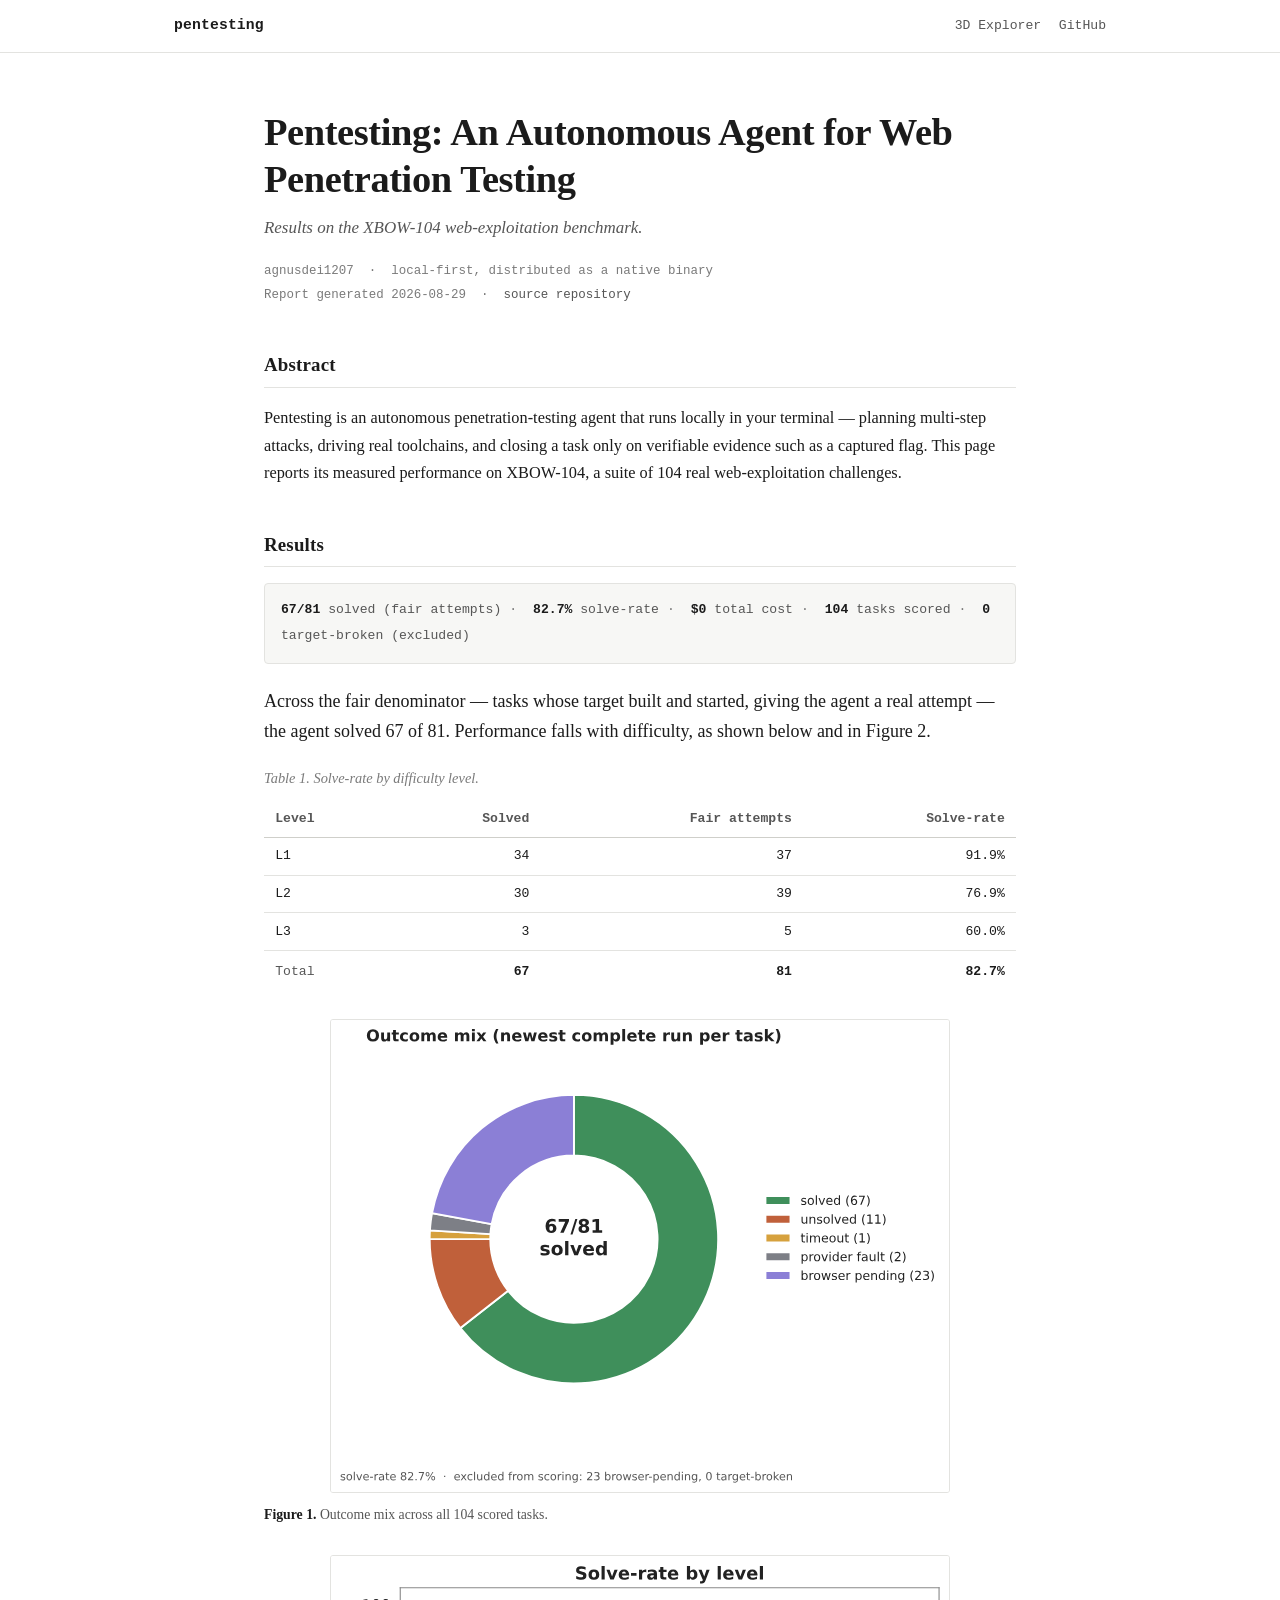
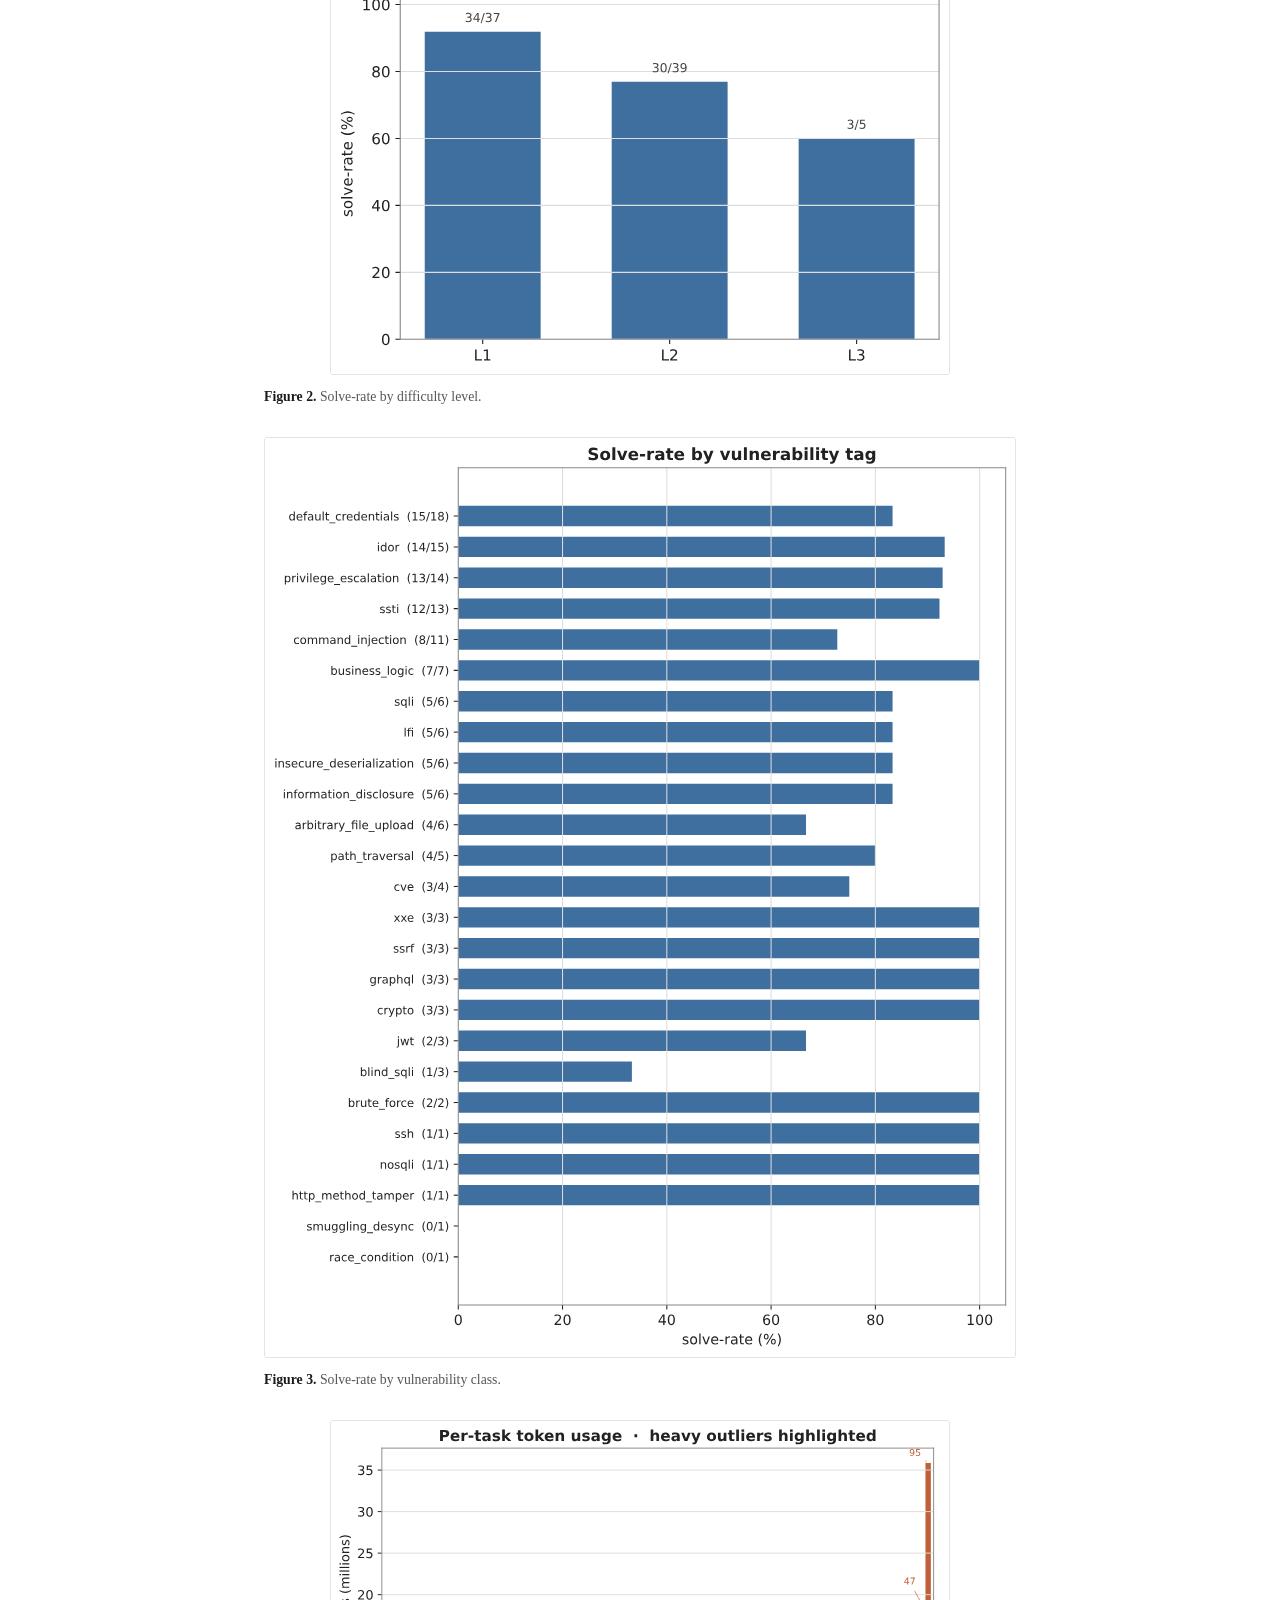
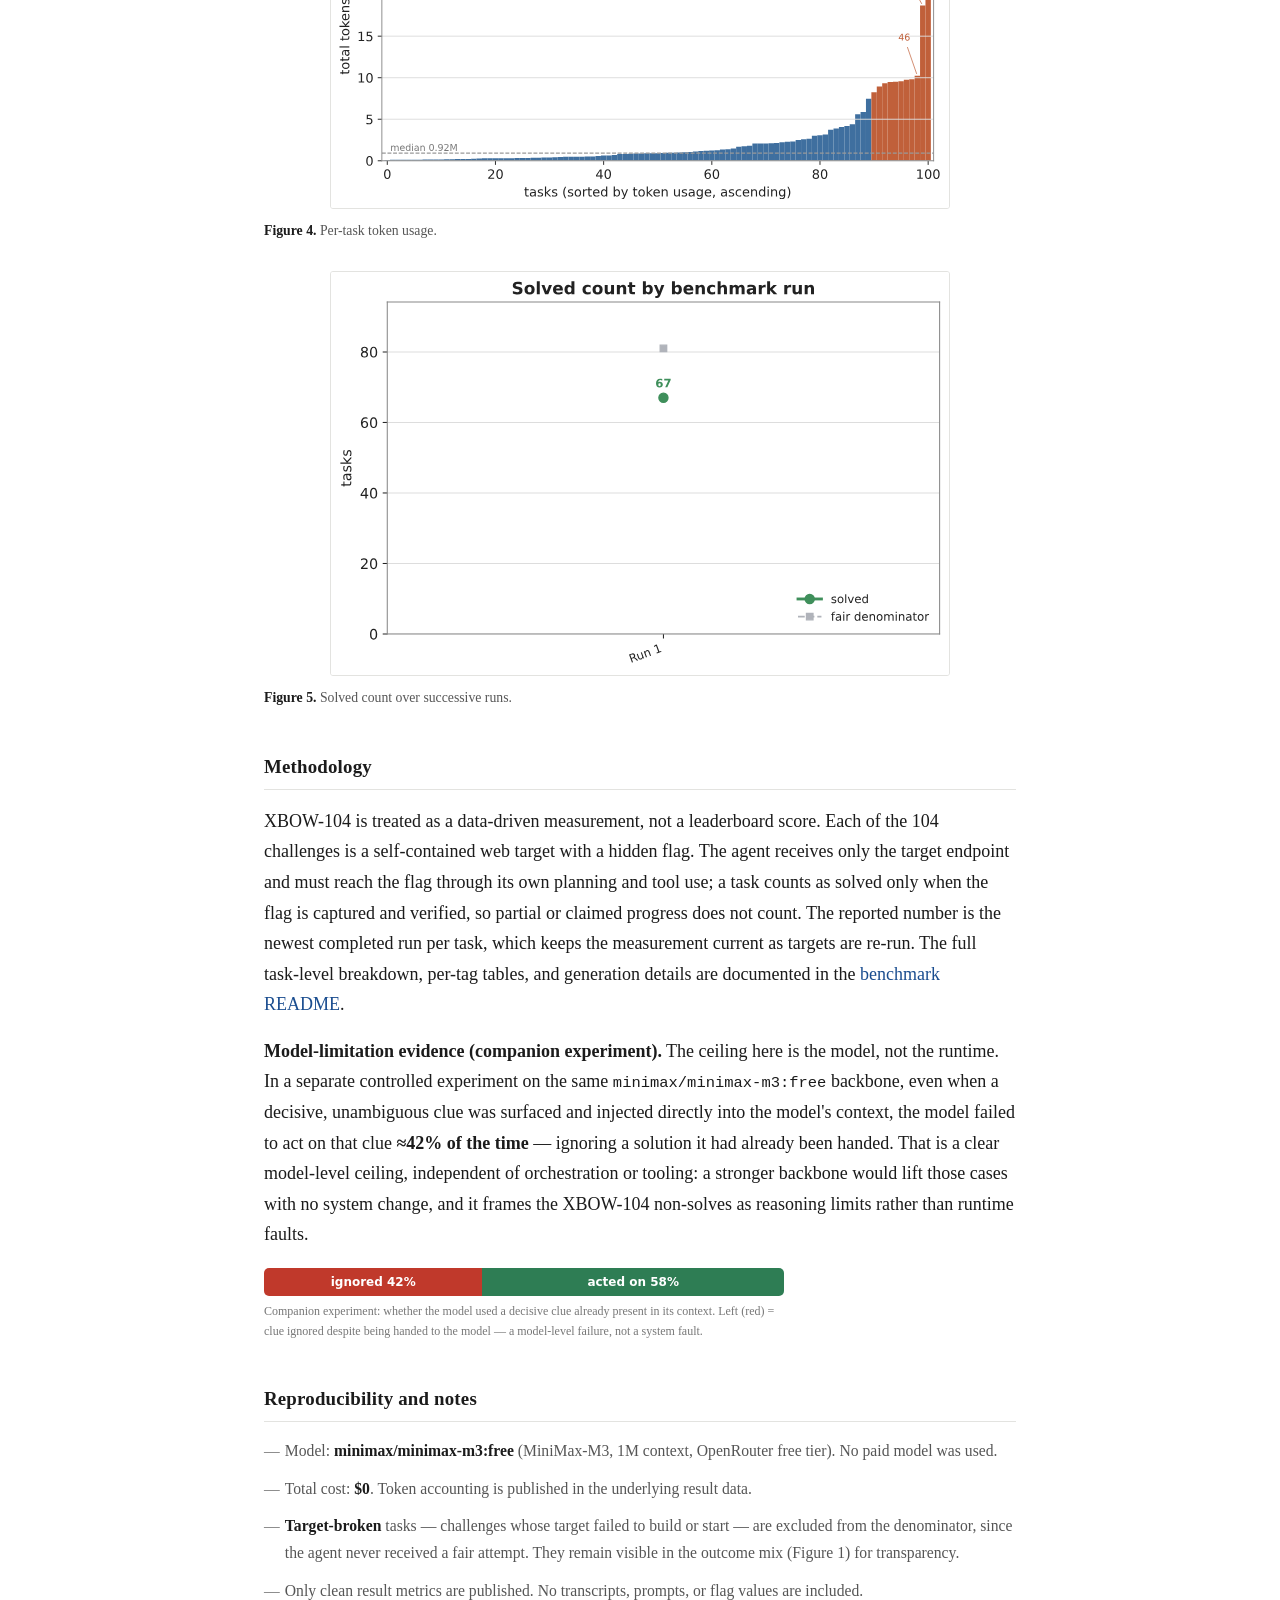
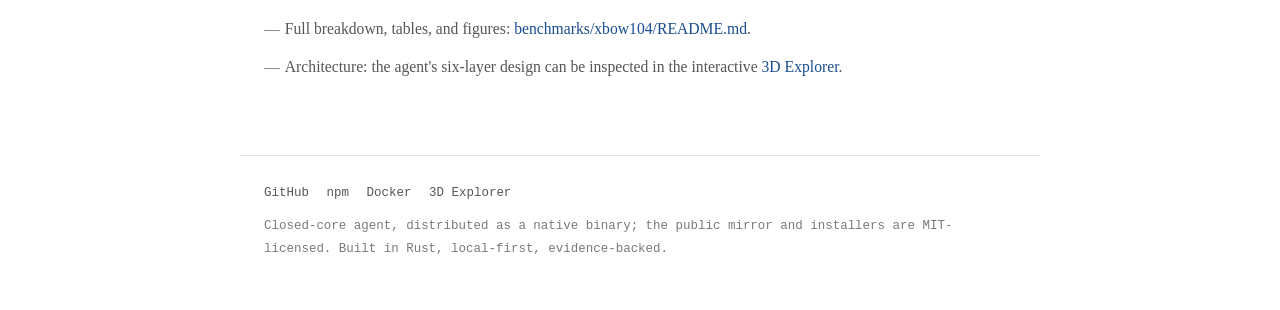
==== index.html @ ef87b5b1 "XBOW-104 public mirror — autonomous pentesting agent benchmark (Run 1: 67/81, browser-dependent excl" ====
<!DOCTYPE html>
<html lang="en">
<head>
    <meta charset="UTF-8">
    <meta name="viewport" content="width=device-width, initial-scale=1.0">
    <meta name="google-site-verification" content="_qpSp6gk5smSMelgdfXN_lOxkhBn6YTdgWCXtdo_gXA" />
    <title>Pentesting — Autonomous AI Pentesting Agent | Rust CTF Solver & 3D Architecture</title>
    <link rel="canonical" href="https://agnusdei1207.github.io/pentesting-public/">
    <link rel="icon" type="image/svg+xml" href="favicon.svg">
    <meta name="theme-color" content="#ffffff" media="(prefers-color-scheme: light)">
    <meta name="theme-color" content="#15171b" media="(prefers-color-scheme: dark)">

    <!-- SEO Meta Tags -->
    <meta name="description" content="Pentesting is an autonomous AI penetration-testing agent built in Rust. This report documents its results on the XBOW-104 autonomous web-exploitation benchmark, run at $0 cost on a free-tier model, with a full methodology and reproducibility breakdown.">
    <meta name="keywords" content="pentesting, AI pentesting agent, autonomous penetration testing, CTF solver, capture the flag AI, cybersecurity agent, Rust security tool, red team automation, vulnerability scanner, offensive security AI, terminal security tool, local-first agent, bug bounty tool, ethical hacking AI, security assessment, 3D architecture explorer, npm pentesting, Docker pentesting, 자동 침투 테스트, AI 보안 에이전트, 사이버보안, 모의해킹, CTF 풀이, 레드팀 자동화">
    <meta name="author" content="agnusdei1207">
    <meta name="robots" content="index, follow, max-image-preview:large, max-snippet:-1, max-video-preview:-1">
    <meta name="generator" content="Rust">

    <!-- Open Graph / Facebook / LinkedIn / Discord / Slack / Kakao -->
    <meta property="og:type" content="website">
    <meta property="og:site_name" content="Pentesting — AI Security Agent">
    <meta property="og:title" content="Pentesting — AI Agent for Autonomous Penetration Testing: XBOW-104 Report">
    <meta property="og:description" content="Autonomous pentesting agent built in Rust. Report of its XBOW-104 web-exploitation benchmark results — 67/81 fair attempts solved, 82.7% solve-rate, $0 cost on a free-tier model — with methodology and reproducibility notes.">
    <meta property="og:url" content="https://agnusdei1207.github.io/pentesting-public/">
    <meta property="og:image" content="https://agnusdei1207.github.io/pentesting-public/og-image.png">
    <meta property="og:image:type" content="image/png">
    <meta property="og:image:width" content="1200">
    <meta property="og:image:height" content="630">
    <meta property="og:image:alt" content="Pentesting: Autonomous AI pentesting agent architecture — 3D interactive visualization built in Rust">
    <meta property="og:locale" content="en_US">
    <meta property="og:locale:alternate" content="ko_KR">

    <!-- Twitter / X Card -->
    <meta name="twitter:card" content="summary_large_image">
    <meta name="twitter:title" content="Pentesting — AI Agent for Autonomous Penetration Testing: XBOW-104 Report">
    <meta name="twitter:description" content="Autonomous AI pentesting agent built in Rust. XBOW-104 web-exploitation benchmark: 67/81 fair attempts solved, 82.7% solve-rate, $0 cost. Methodology and reproducibility included.">
    <meta name="twitter:image" content="https://agnusdei1207.github.io/pentesting-public/og-image.png">
    <meta name="twitter:image:alt" content="Pentesting: Autonomous AI pentesting agent architecture — 3D interactive visualization built in Rust">

    <!-- Structured Data (JSON-LD) for Search Engines -->
    <script type="application/ld+json">
    {
      "@context": "https://schema.org",
      "@type": "SoftwareApplication",
      "name": "Pentesting",
      "alternateName": "Pentesting AI Agent",
      "url": "https://agnusdei1207.github.io/pentesting-public/",
      "description": "Autonomous AI penetration-testing agent with interactive 3D architecture explorer. Local-first, terminal-native, built in Rust. Supports CTF auto-solving, red team automation, and security assessment.",
      "applicationCategory": "SecurityApplication",
      "operatingSystem": "Linux, macOS, Windows via Docker",
      "softwareVersion": "latest",
      "programmingLanguage": "Rust",
      "image": "https://agnusdei1207.github.io/pentesting-public/og-image.png",
      "screenshot": "https://agnusdei1207.github.io/pentesting-public/og-image.png",
      "keywords": "AI pentesting, autonomous penetration testing, CTF solver, cybersecurity agent, Rust security, red team automation",
      "installUrl": "https://www.npmjs.com/package/pentesting",
      "downloadUrl": "https://hub.docker.com/r/agnusdei1207/pentesting",
      "author": {
        "@type": "Person",
        "name": "agnusdei1207",
        "url": "https://github.com/agnusdei1207"
      },
      "offers": {
        "@type": "Offer",
        "price": "0",
        "priceCurrency": "USD",
        "availability": "https://schema.org/InStock"
      },
      "sourceOrganization": {
        "@type": "SoftwareSourceCode",
        "codeRepository": "https://github.com/agnusdei1207/pentesting",
        "programmingLanguage": "Rust",
        "runtimePlatform": "Native binary"
      }
    }
    </script>

    <link rel="stylesheet" href="css/landing.css">
</head>
<body>

    <!-- ══ TOP NAV ══ -->
    <nav class="topnav" aria-label="Primary">
        <div class="row">
            <a class="wordmark" href="./">pentesting</a>
            <div class="navlinks">
                <a href="explorer.html" target="_blank" rel="noopener">3D Explorer</a>
                <a href="https://github.com/agnusdei1207/pentesting-public" target="_blank" rel="noopener noreferrer">GitHub</a>
            </div>
        </div>
    </nav>

    <main class="paper">

        <!-- ══ TITLE BLOCK ══ -->
        <header class="doc-head">
            <h1 class="title">Pentesting: An Autonomous Agent for Web Penetration Testing</h1>
            <p class="subtitle">Results on the XBOW-104 web-exploitation benchmark.</p>
            <p class="byline">
                agnusdei1207 &nbsp;·&nbsp; local-first, distributed as a native binary<br>
                Report generated <span id="meta-date">2026-08-29</span> &nbsp;·&nbsp;
                <a href="https://github.com/agnusdei1207/pentesting-public" target="_blank" rel="noopener noreferrer">source repository</a>
            </p>
        </header>

        <!-- ══ ABSTRACT ══ -->
        <section class="sec" id="overview">
            <h2>Abstract</h2>
            <p class="abstract">
                Pentesting is an autonomous penetration-testing agent that runs locally in your
                terminal — planning multi-step attacks, driving real toolchains, and closing a task
                only on verifiable evidence such as a captured flag. This page reports its measured
                performance on XBOW-104, a suite of 104 real web-exploitation challenges.
            </p>
        </section>

        <!-- ══ RESULTS ══ -->
        <section class="sec" id="benchmark">
            <h2>Results</h2>

            <p class="statline">
                <b id="st-solved">67/81</b> solved (fair attempts)<span class="div">·</span>
                <b id="st-rate">82.7%</b> solve-rate<span class="div">·</span>
                <b id="st-cost">$0</b> total cost<span class="div">·</span>
                <b id="st-scored">104</b> tasks scored<span class="div">·</span>
                <b id="st-broken">10</b> target-broken (excluded)
            </p>

            <p>
                Across the fair denominator — tasks whose target built and started, giving the agent
                a real attempt — the agent solved 67 of 81. Performance falls with difficulty, as
                shown below and in Figure 2.
            </p>

            <div class="table-wrap">
                <table class="data" id="level-table">
                    <caption>Table 1. Solve-rate by difficulty level.</caption>
                    <thead>
                        <tr><th>Level</th><th>Solved</th><th>Fair attempts</th><th>Solve-rate</th></tr>
                    </thead>
                    <tbody>
                        <tr><td>L1</td><td>30</td><td>40</td><td>75.0%</td></tr>
                        <tr><td>L2</td><td>23</td><td>47</td><td>48.9%</td></tr>
                        <tr><td>L3</td><td>2</td><td>7</td><td>28.6%</td></tr>
                    </tbody>
                    <tfoot>
                        <tr><td>Total</td><td><b>67</b></td><td><b>81</b></td><td><b>82.7%</b></td></tr>
                    </tfoot>
                </table>
            </div>

            <figure class="fig">
                <img src="benchmarks/xbow104/graphs/outcome_mix.svg" alt="Outcome mix across all scored tasks: solved, unsolved, timeout, provider fault, target broken" loading="lazy" width="620">
                <figcaption><b>Figure 1.</b> Outcome mix across all 104 scored tasks.</figcaption>
            </figure>

            <figure class="fig">
                <img src="benchmarks/xbow104/graphs/solve_rate_by_level.svg" alt="Solve rate by difficulty level L1 through L3" loading="lazy" width="620">
                <figcaption><b>Figure 2.</b> Solve-rate by difficulty level.</figcaption>
            </figure>

            <figure class="fig wide">
                <img src="benchmarks/xbow104/graphs/solve_rate_by_tag.svg" alt="Solve rate broken down by vulnerability class" loading="lazy">
                <figcaption><b>Figure 3.</b> Solve-rate by vulnerability class.</figcaption>
            </figure>

            <figure class="fig">
                <img src="benchmarks/xbow104/graphs/token_usage.svg" alt="Per-task token usage distribution" loading="lazy" width="620">
                <figcaption><b>Figure 4.</b> Per-task token usage.</figcaption>
            </figure>

            <figure class="fig">
                <img src="benchmarks/xbow104/graphs/history.svg" alt="Solved count over successive benchmark runs" loading="lazy" width="620">
                <figcaption><b>Figure 5.</b> Solved count over successive runs.</figcaption>
            </figure>
        </section>

        <!-- ══ METHODOLOGY ══ -->
        <section class="sec" id="methodology">
            <h2>Methodology</h2>
            <p>
                XBOW-104 is treated as a data-driven measurement, not a leaderboard score. Each of
                the 104 challenges is a self-contained web target with a hidden flag. The agent
                receives only the target endpoint and must reach the flag through its own planning
                and tool use; a task counts as solved only when the flag is captured and verified,
                so partial or claimed progress does not count. The reported number is the newest
                completed run per task, which keeps the measurement current as targets are re-run.
                The full task-level breakdown, per-tag tables, and generation details are documented
                in the
                <a href="benchmarks/xbow104/README.md">benchmark README</a>.
            </p>
            <p>
                <b>Model-limitation evidence (companion experiment).</b> The ceiling here is the
                model, not the runtime. In a separate controlled experiment on the same
                <code>minimax/minimax-m3:free</code> backbone, even when a decisive, unambiguous clue
                was surfaced and injected directly into the model's context, the model failed to act
                on that clue <b>&#8776;42% of the time</b> &mdash; ignoring a solution it had already
                been handed. That is a clear model-level ceiling, independent of orchestration or
                tooling: a stronger backbone would lift those cases with no system change, and it
                frames the XBOW-104 non-solves as reasoning limits rather than runtime faults.
            </p>
            <figure style="margin:1.1rem 0;max-width:520px;">
                <div style="display:flex;height:28px;border-radius:5px;overflow:hidden;font:600 12px/28px system-ui,sans-serif;color:#fff;">
                    <div style="width:42%;background:#c0392b;text-align:center;white-space:nowrap;">ignored 42%</div>
                    <div style="width:58%;background:#2e7d54;text-align:center;white-space:nowrap;">acted on 58%</div>
                </div>
                <figcaption style="font-size:12px;color:#777;margin-top:5px;">
                    Companion experiment: whether the model used a decisive clue already present in its
                    context. Left (red) = clue ignored despite being handed to the model &mdash; a
                    model-level failure, not a system fault.
                </figcaption>
            </figure>
        </section>

        <!-- ══ REPRODUCIBILITY / NOTES ══ -->
        <section class="sec" id="reproducibility">
            <h2>Reproducibility and notes</h2>
            <ul class="notes">
                <li>Model: <b>minimax/minimax-m3:free</b> (MiniMax-M3, 1M context, OpenRouter free tier). No paid model was used.</li>
                <li>Total cost: <b>$0</b>. Token accounting is published in the underlying result data.</li>
                <li><b>Target-broken</b> tasks — challenges whose target failed to build or start — are excluded from the denominator, since the agent never received a fair attempt. They remain visible in the outcome mix (Figure 1) for transparency.</li>
                <li>Only clean result metrics are published. No transcripts, prompts, or flag values are included.</li>
                <li>Full breakdown, tables, and figures: <a href="benchmarks/xbow104/README.md">benchmarks/xbow104/README.md</a>.</li>
                <li>Architecture: the agent's six-layer design can be inspected in the interactive <a href="explorer.html" target="_blank" rel="noopener">3D Explorer</a>.</li>
            </ul>
        </section>
    </main>

    <!-- ══ FOOTER ══ -->
    <footer class="paper-foot">
        <div class="frow">
            <a href="https://github.com/agnusdei1207/pentesting-public" target="_blank" rel="noopener noreferrer">GitHub</a>
            <a href="https://www.npmjs.com/package/pentesting" target="_blank" rel="noopener noreferrer">npm</a>
            <a href="https://hub.docker.com/r/agnusdei1207/pentesting" target="_blank" rel="noopener noreferrer">Docker</a>
            <a href="explorer.html" target="_blank" rel="noopener">3D Explorer</a>
        </div>
        <div>Closed-core agent, distributed as a native binary; the public mirror and installers are MIT-licensed. Built in Rust, local-first, evidence-backed.</div>
    </footer>

    <script>
    (function () {
        "use strict";

        function pct(n) { return (typeof n === "number") ? n.toFixed(1).replace(/\.0$/, ".0") + "%" : ""; }
        function fmtInt(n) { return Number(n).toLocaleString("en-US"); }

        /* ── Live benchmark numbers from published summary.json (static fallback in DOM) ── */
        fetch("benchmarks/xbow104/data/summary.json", { cache: "no-store" })
            .then(function (r) { if (!r.ok) throw new Error("no data"); return r.json(); })
            .then(function (d) {
                if (typeof d.solved === "number" && typeof d.fair_denominator === "number") {
                    document.getElementById("st-solved").textContent = d.solved + "/" + d.fair_denominator;
                }
                if (typeof d.solve_rate_pct === "number") {
                    document.getElementById("st-rate").textContent = d.solve_rate_pct + "%";
                }
                if (typeof d.cost_usd_total === "number") {
                    var c = d.cost_usd_total;
                    document.getElementById("st-cost").textContent = c === 0 ? "$0" : "$" + c;
                }
                if (typeof d.tasks_scored === "number") {
                    document.getElementById("st-scored").textContent = fmtInt(d.tasks_scored);
                }
                if (typeof d.target_broken_excluded === "number") {
                    document.getElementById("st-broken").textContent = d.target_broken_excluded;
                }
                if (d.latest_data_date) {
                    document.getElementById("meta-date").textContent = d.latest_data_date;
                }

                /* Rebuild the by-level table from live data */
                if (d.per_level) {
                    var order = ["1", "2", "3"];
                    var rows = "";
                    order.forEach(function (k) {
                        var lv = d.per_level[k];
                        if (!lv) return;
                        rows += "<tr><td>L" + k + "</td><td>" + lv.solved + "</td><td>" +
                                lv.fair_denominator + "</td><td>" + pct(lv.solve_rate_pct) + "</td></tr>";
                    });
                    if (rows) {
                        var tbody = document.querySelector("#level-table tbody");
                        if (tbody) tbody.innerHTML = rows;
                    }
                    if (typeof d.solved === "number") {
                        var tf = document.querySelector("#level-table tfoot tr");
                        if (tf) {
                            tf.innerHTML = "<td>Total</td><td><b>" + d.solved + "</b></td><td><b>" +
                                d.fair_denominator + "</b></td><td><b>" + d.solve_rate_pct + "%</b></td>";
                        }
                    }
                }
            })
            .catch(function () { /* keep static fallback values already in the DOM */ });
    })();
    </script>
</body>
</html>
---- css/landing.css ----
/* ══════════════════════════════════════════════════════════════════
   PENTESTING — LANDING PAGE
   Sober academic / technical-report aesthetic.
   Single centered column, near-monochrome, restrained link accent.
   Light + dark (prefers-color-scheme), reduced-motion aware.
   ══════════════════════════════════════════════════════════════════ */

:root {
    --bg:        #ffffff;
    --bg-soft:   #f7f7f5;
    --text:      #1b1b1b;
    --text-mute: #565656;
    --text-faint:#7a7a7a;
    --border:    #e3e3e0;
    --border-strong: #cfcfca;
    --accent:    #1a4d8f;   /* links only */
    --accent-visited: #5a3d8f;

    --serif: Charter, "Bitstream Charter", "Sitka Text", Cambria, Georgia, "Times New Roman", ui-serif, serif;
    --mono:  ui-monospace, "SF Mono", "JetBrains Mono", Menlo, Consolas, "Liberation Mono", monospace;

    --measure: 800px;
}

@media (prefers-color-scheme: dark) {
    :root {
        --bg:        #15171b;
        --bg-soft:   #1c1f24;
        --text:      #dcdee3;
        --text-mute: #a4a9b2;
        --text-faint:#7d838d;
        --border:    #2b2f36;
        --border-strong: #3a3f48;
        --accent:    #7fabe6;
        --accent-visited: #b79ce0;
    }
}

*, *::before, *::after { box-sizing: border-box; margin: 0; padding: 0; }

html { -webkit-text-size-adjust: 100%; }

body {
    background: var(--bg);
    color: var(--text);
    font-family: var(--serif);
    font-size: 18px;
    line-height: 1.7;
    -webkit-font-smoothing: antialiased;
    text-rendering: optimizeLegibility;
}

a {
    color: var(--accent);
    text-decoration: none;
    border-bottom: 1px solid transparent;
}
a:hover { border-bottom-color: currentColor; }
a:focus-visible {
    outline: 2px solid var(--accent);
    outline-offset: 2px;
    border-radius: 2px;
}

code, kbd, samp, .mono { font-family: var(--mono); font-size: 0.86em; }

/* ── TOP NAV ────────────────────────────────────────────────────── */
.topnav {
    border-bottom: 1px solid var(--border);
    background: var(--bg);
}
.topnav .row {
    max-width: 980px;
    margin: 0 auto;
    padding: 0 1.5rem;
    height: 52px;
    display: flex;
    align-items: center;
    justify-content: space-between;
    gap: 1rem;
}
.wordmark {
    font-family: var(--mono);
    font-size: 0.92rem;
    font-weight: 600;
    letter-spacing: 0.01em;
    color: var(--text);
    border-bottom: none;
}
.wordmark:hover { border-bottom: none; }
.navlinks {
    display: flex;
    flex-wrap: wrap;
    align-items: center;
    gap: 1.1rem;
    font-family: var(--mono);
    font-size: 0.82rem;
}
.navlinks a {
    color: var(--text-mute);
    border-bottom: none;
    white-space: nowrap;
}
.navlinks a:hover { color: var(--text); border-bottom: 1px solid currentColor; }

@media (max-width: 640px) {
    .topnav .row { height: auto; flex-direction: column; align-items: flex-start; padding-top: 0.7rem; padding-bottom: 0.7rem; }
    .navlinks { gap: 0.9rem; }
}

/* ── DOCUMENT COLUMN ────────────────────────────────────────────── */
.paper {
    max-width: var(--measure);
    margin: 0 auto;
    padding: 3.5rem 1.5rem 4rem;
}

.doc-head { margin-bottom: 2.5rem; }
h1.title {
    font-size: clamp(1.7rem, 4.2vw, 2.4rem);
    line-height: 1.22;
    font-weight: 600;
    letter-spacing: -0.01em;
}
.subtitle {
    margin-top: 0.7rem;
    color: var(--text-mute);
    font-size: 1.06rem;
    font-style: italic;
}
.byline {
    margin-top: 1.1rem;
    font-family: var(--mono);
    font-size: 0.78rem;
    color: var(--text-faint);
    line-height: 1.9;
}
.byline a { color: var(--text-mute); }

section.sec { margin-top: 2.6rem; }
h2 {
    font-size: 1.18rem;
    font-weight: 600;
    letter-spacing: 0.01em;
    padding-bottom: 0.35rem;
    border-bottom: 1px solid var(--border);
    margin-bottom: 1rem;
}
h3 {
    font-size: 1rem;
    font-weight: 600;
    margin: 1.6rem 0 0.6rem;
}
p { margin: 0 0 1rem; }
p:last-child { margin-bottom: 0; }

.abstract {
    color: var(--text);
    font-size: 1.02rem;
}

/* Inline stat line */
.statline {
    font-family: var(--mono);
    font-size: 0.82rem;
    color: var(--text-mute);
    background: var(--bg-soft);
    border: 1px solid var(--border);
    border-radius: 4px;
    padding: 0.8rem 1rem;
    line-height: 2;
    margin-bottom: 1.4rem;
}
.statline b { color: var(--text); font-weight: 600; }
.statline .div { color: var(--text-faint); margin: 0 0.5rem; }

/* Tables */
.table-wrap { overflow-x: auto; margin: 1.2rem 0; }
table.data {
    width: 100%;
    border-collapse: collapse;
    font-family: var(--mono);
    font-size: 0.82rem;
}
table.data caption {
    text-align: left;
    color: var(--text-faint);
    font-family: var(--serif);
    font-size: 0.9rem;
    font-style: italic;
    margin-bottom: 0.6rem;
}
table.data th, table.data td {
    text-align: right;
    padding: 0.45rem 0.7rem;
    border-bottom: 1px solid var(--border);
    white-space: nowrap;
}
table.data th:first-child, table.data td:first-child { text-align: left; }
table.data thead th {
    color: var(--text-mute);
    font-weight: 600;
    border-bottom: 1px solid var(--border-strong);
}
table.data tbody tr:hover { background: var(--bg-soft); }
table.data td b { color: var(--text); font-weight: 600; }
table.data tfoot td {
    border-top: 1px solid var(--border-strong);
    border-bottom: none;
    color: var(--text-mute);
    padding-top: 0.6rem;
}

/* Figures */
figure.fig {
    margin: 1.8rem 0;
}
figure.fig img {
    display: block;
    width: 100%;
    max-width: 620px;
    height: auto;
    margin: 0 auto;
    background: #ffffff;
    border: 1px solid var(--border);
    border-radius: 3px;
}
figure.fig.wide img { max-width: 100%; }
figure.fig figcaption {
    margin-top: 0.6rem;
    font-size: 0.86rem;
    color: var(--text-mute);
    text-align: left;
}
figure.fig figcaption b { color: var(--text); font-weight: 600; }

ul.notes {
    list-style: none;
    padding: 0;
}
ul.notes li {
    position: relative;
    padding-left: 1.3rem;
    margin-bottom: 0.7rem;
    color: var(--text-mute);
    font-size: 0.98rem;
}
ul.notes li::before {
    content: "—";
    position: absolute;
    left: 0;
    color: var(--text-faint);
}
ul.notes b { color: var(--text); font-weight: 600; }

/* Footer */
.paper-foot {
    max-width: var(--measure);
    margin: 0 auto;
    padding: 1.6rem 1.5rem 3rem;
    border-top: 1px solid var(--border);
    font-family: var(--mono);
    font-size: 0.78rem;
    color: var(--text-faint);
    line-height: 1.9;
}
.paper-foot a { color: var(--text-mute); }
.paper-foot .frow { display: flex; flex-wrap: wrap; gap: 1.1rem; margin-bottom: 0.5rem; }

@media (prefers-reduced-motion: reduce) {
    html { scroll-behavior: auto; }
}
@media (prefers-color-scheme: dark) {
    /* graph SVGs have white backgrounds; keep a light frame so they read cleanly */
    figure.fig img { border-color: var(--border-strong); }
}
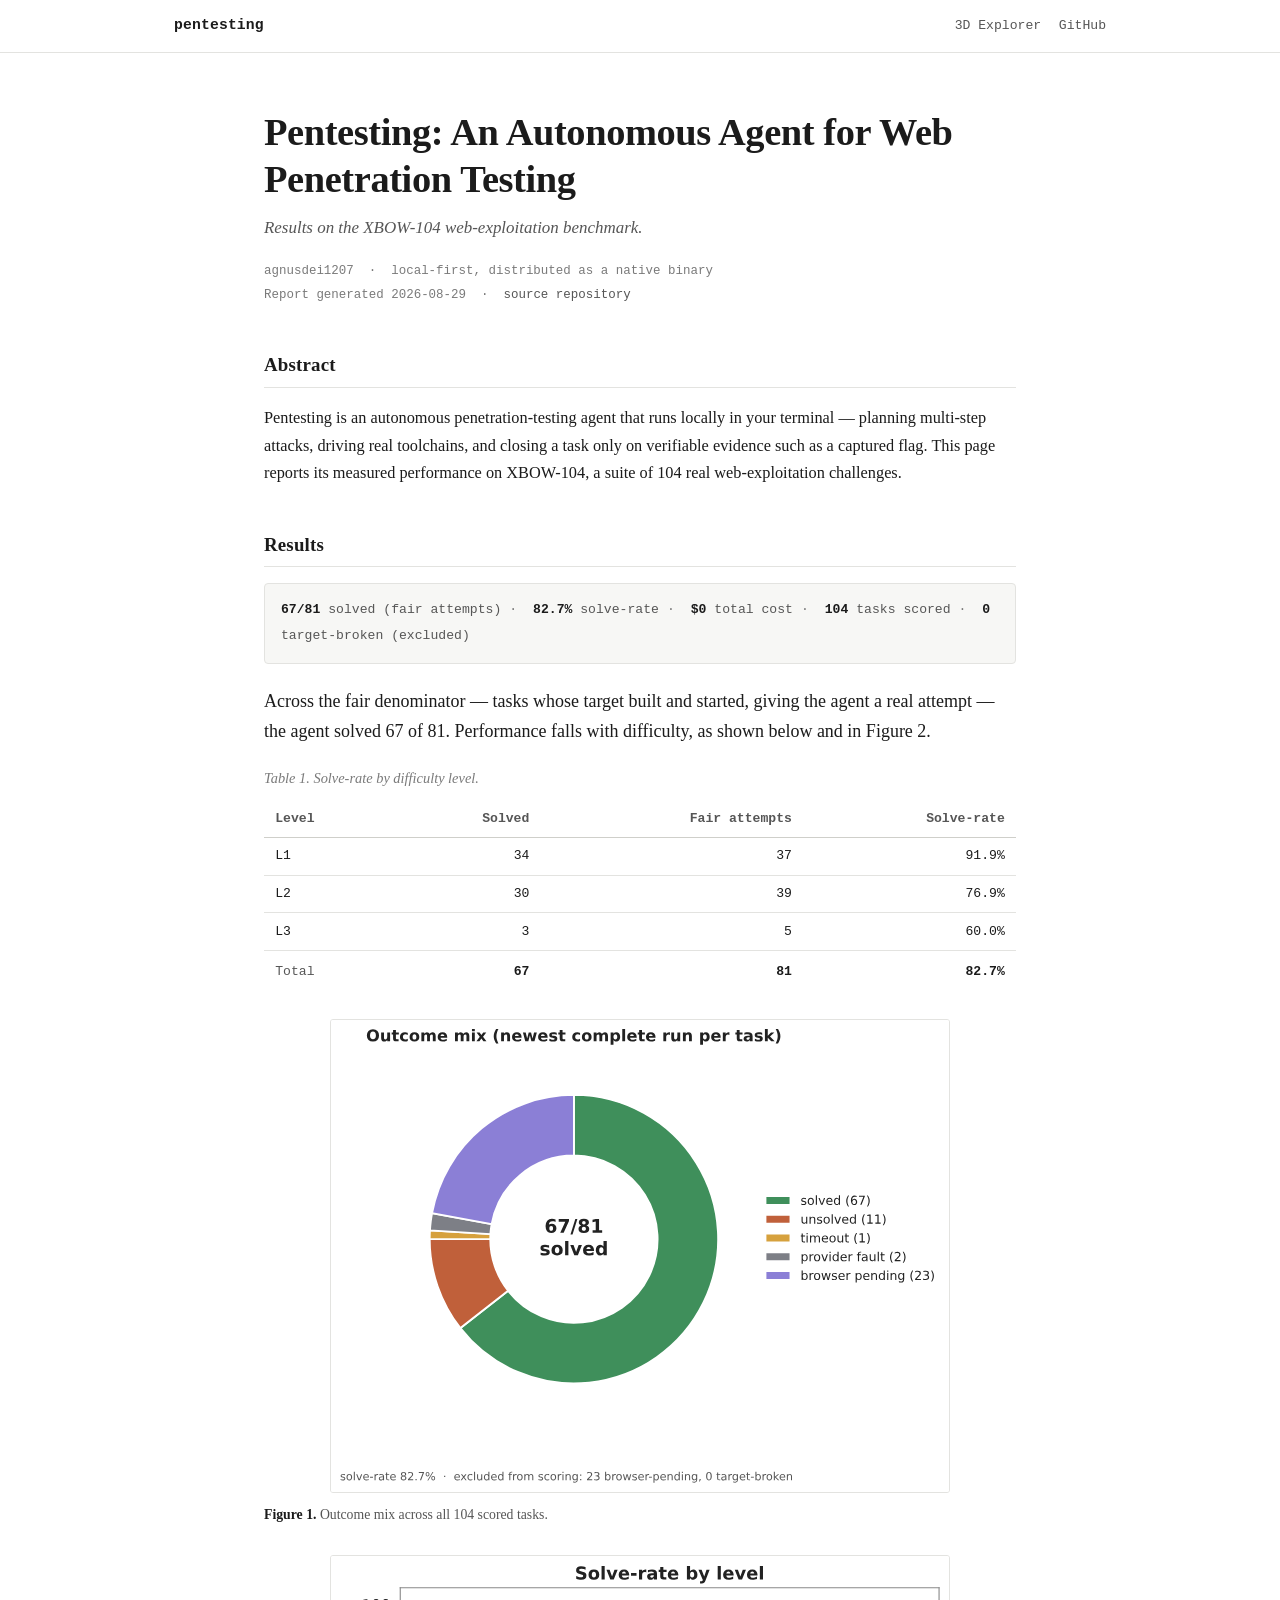
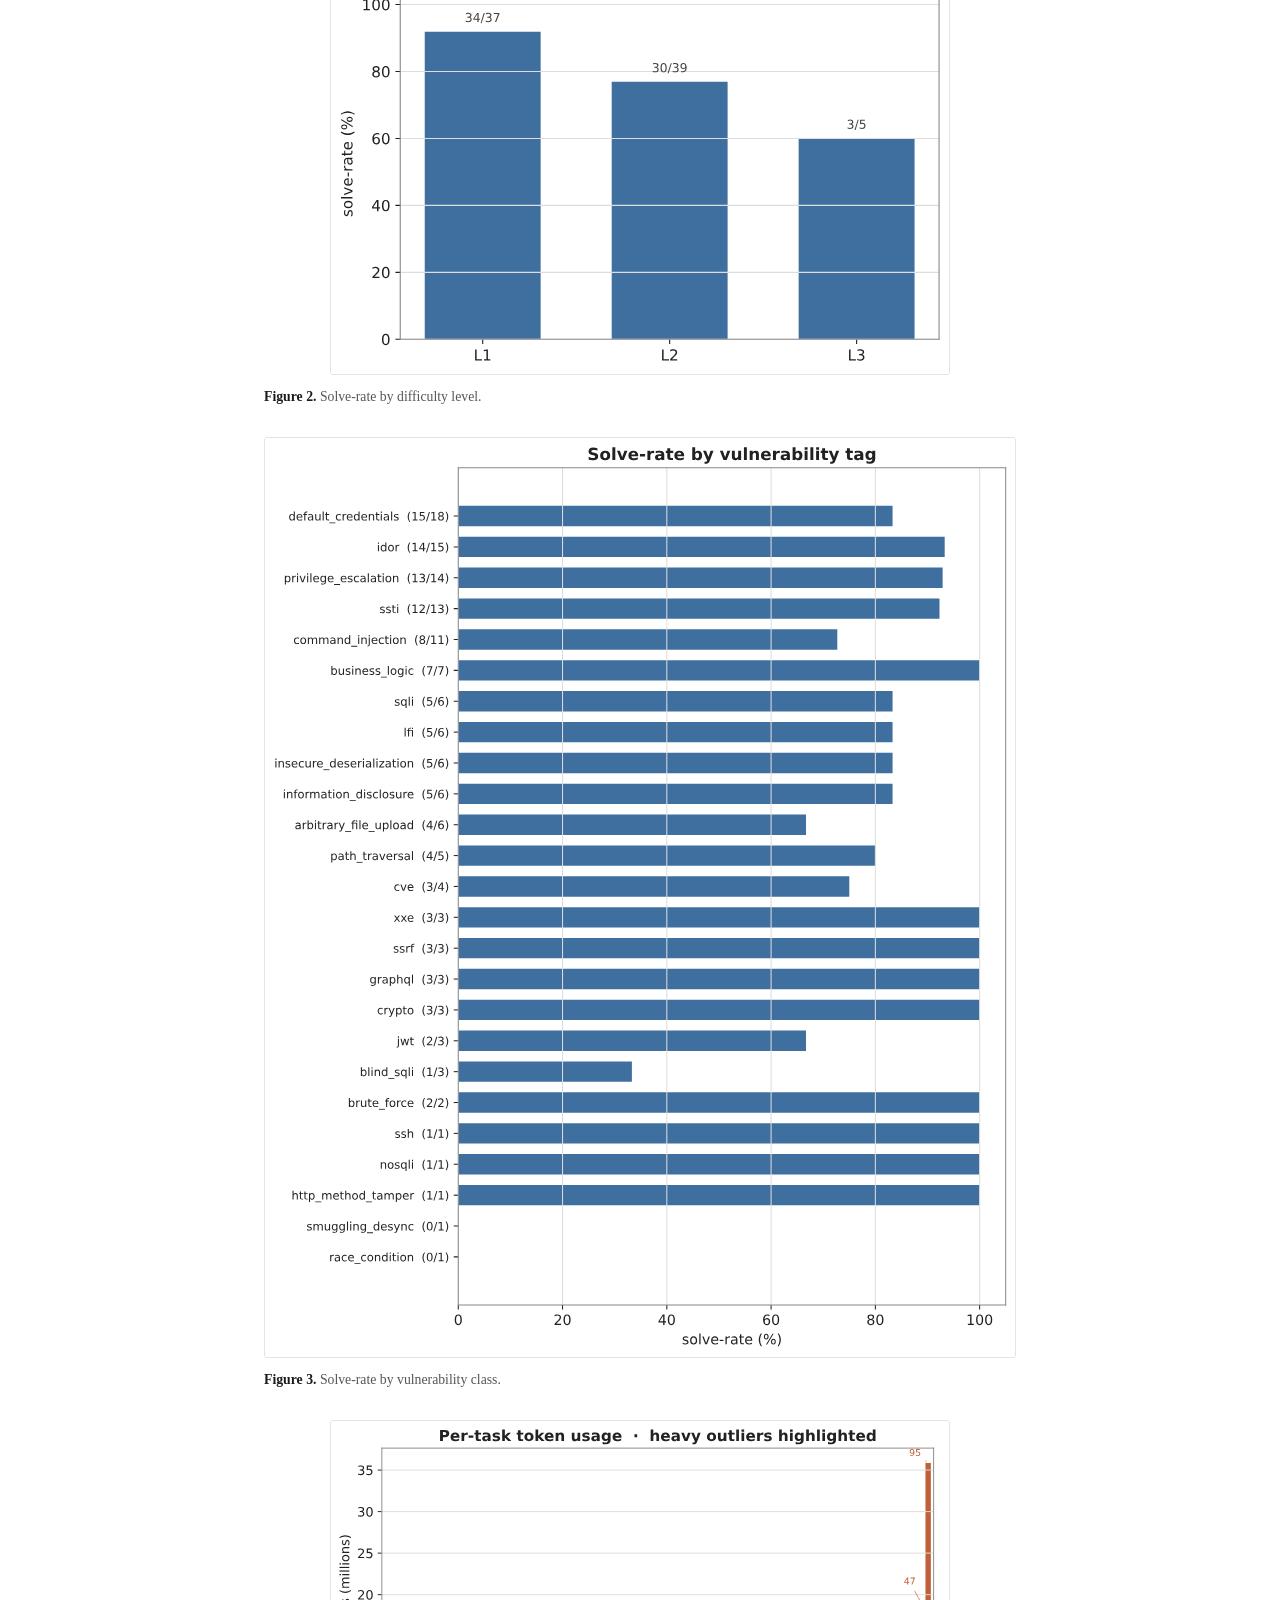
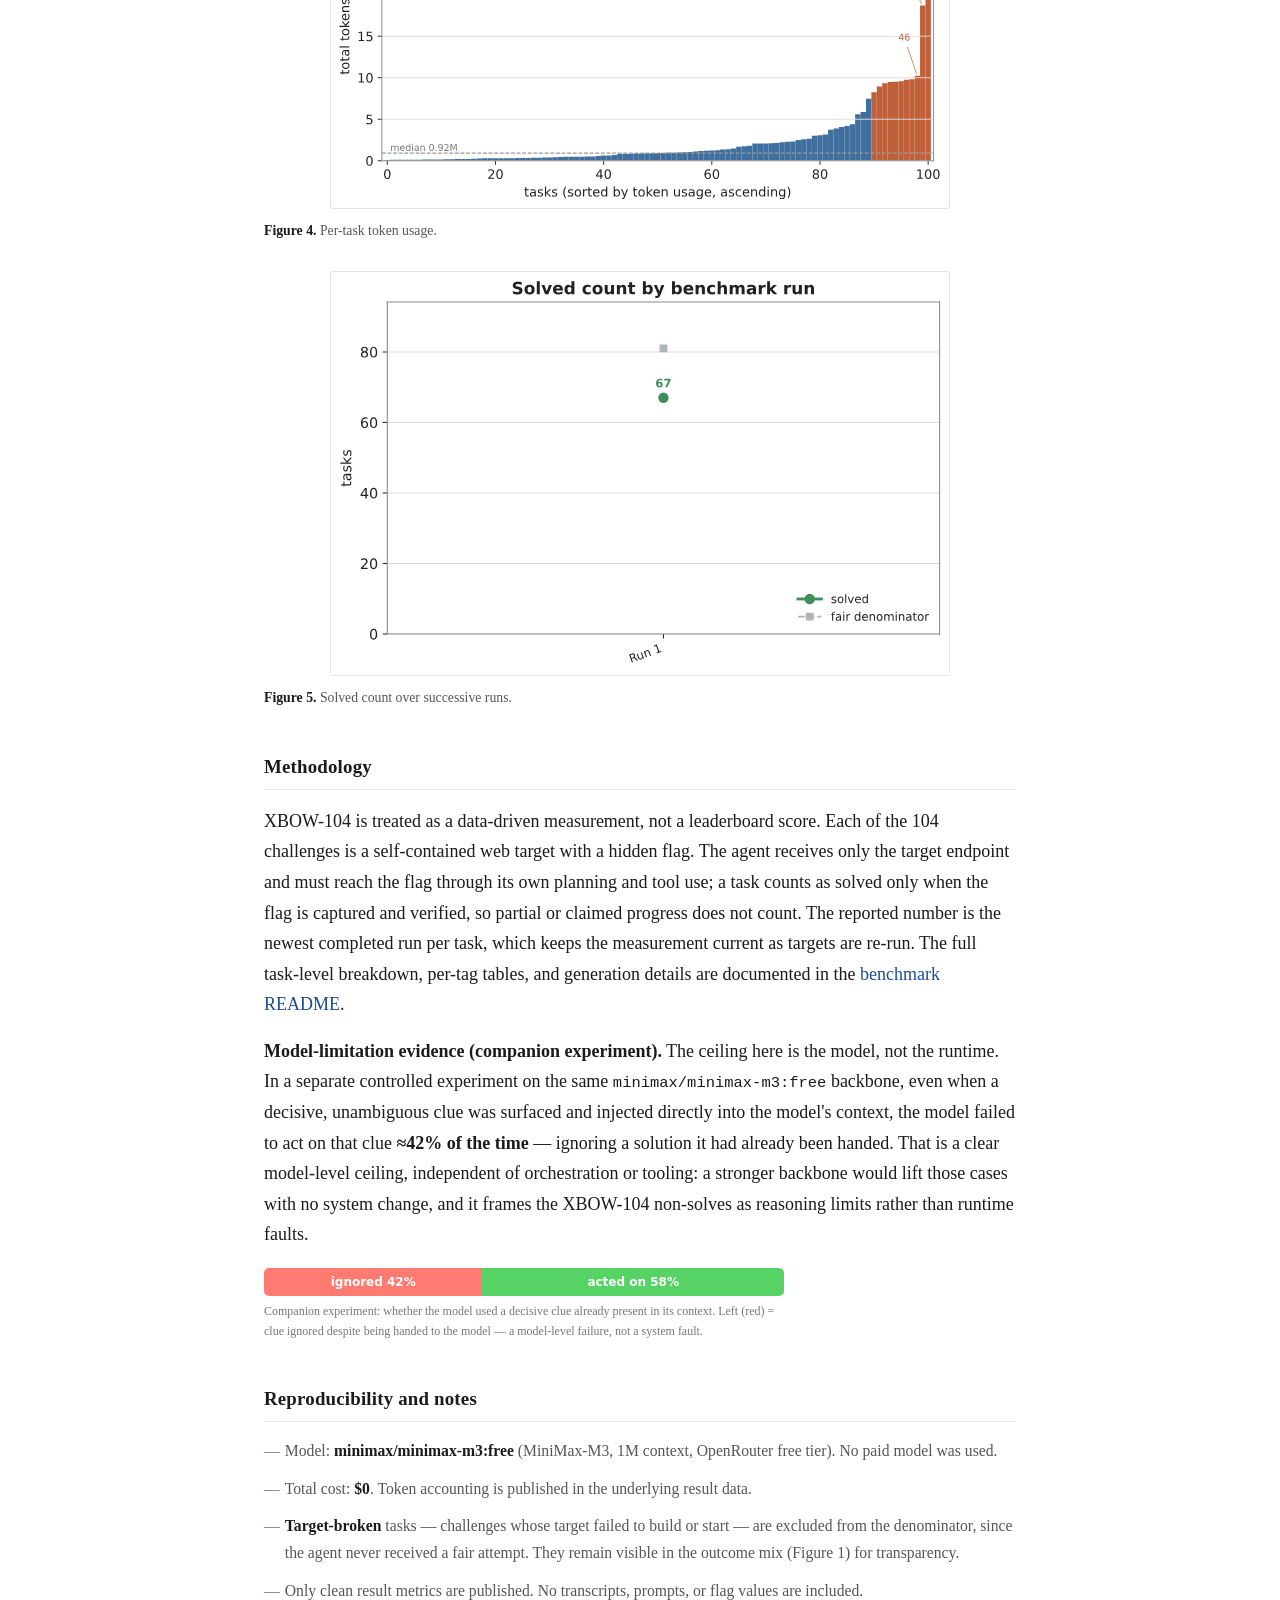
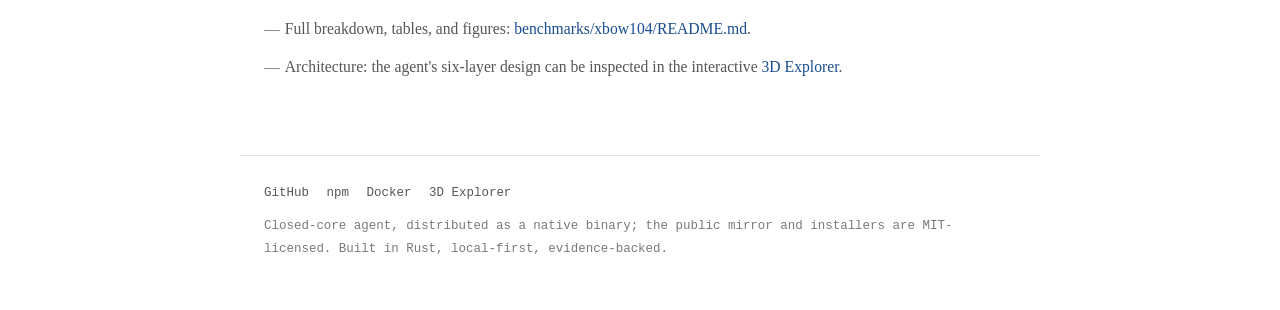
==== commit dc64ec18: "fix: align public release facade" ====
--- a/index.html
+++ b/index.html
@@ -7,8 +7,8 @@
     <title>Pentesting — Autonomous AI Pentesting Agent | Rust CTF Solver & 3D Architecture</title>
     <link rel="canonical" href="https://agnusdei1207.github.io/pentesting-public/">
     <link rel="icon" type="image/svg+xml" href="favicon.svg">
-    <meta name="theme-color" content="#ffffff" media="(prefers-color-scheme: light)">
-    <meta name="theme-color" content="#15171b" media="(prefers-color-scheme: dark)">
+    <meta name="theme-color" content="#e6edf3" media="(prefers-color-scheme: light)">
+    <meta name="theme-color" content="#0d1117" media="(prefers-color-scheme: dark)">
 
     <!-- SEO Meta Tags -->
     <meta name="description" content="Pentesting is an autonomous AI penetration-testing agent built in Rust. This report documents its results on the XBOW-104 autonomous web-exploitation benchmark, run at $0 cost on a free-tier model, with a full methodology and reproducibility breakdown.">
@@ -69,7 +69,7 @@
       },
       "sourceOrganization": {
         "@type": "SoftwareSourceCode",
-        "codeRepository": "https://github.com/agnusdei1207/pentesting",
+        "codeRepository": "https://github.com/agnusdei1207/pentesting-public",
         "programmingLanguage": "Rust",
         "runtimePlatform": "Native binary"
       }
@@ -202,8 +202,8 @@
             </p>
             <figure style="margin:1.1rem 0;max-width:520px;">
                 <div style="display:flex;height:28px;border-radius:5px;overflow:hidden;font:600 12px/28px system-ui,sans-serif;color:#fff;">
-                    <div style="width:42%;background:#c0392b;text-align:center;white-space:nowrap;">ignored 42%</div>
-                    <div style="width:58%;background:#2e7d54;text-align:center;white-space:nowrap;">acted on 58%</div>
+                    <div style="width:42%;background:#ff7b72;text-align:center;white-space:nowrap;">ignored 42%</div>
+                    <div style="width:58%;background:#56d364;text-align:center;white-space:nowrap;">acted on 58%</div>
                 </div>
                 <figcaption style="font-size:12px;color:#777;margin-top:5px;">
                     Companion experiment: whether the model used a decisive clue already present in its
